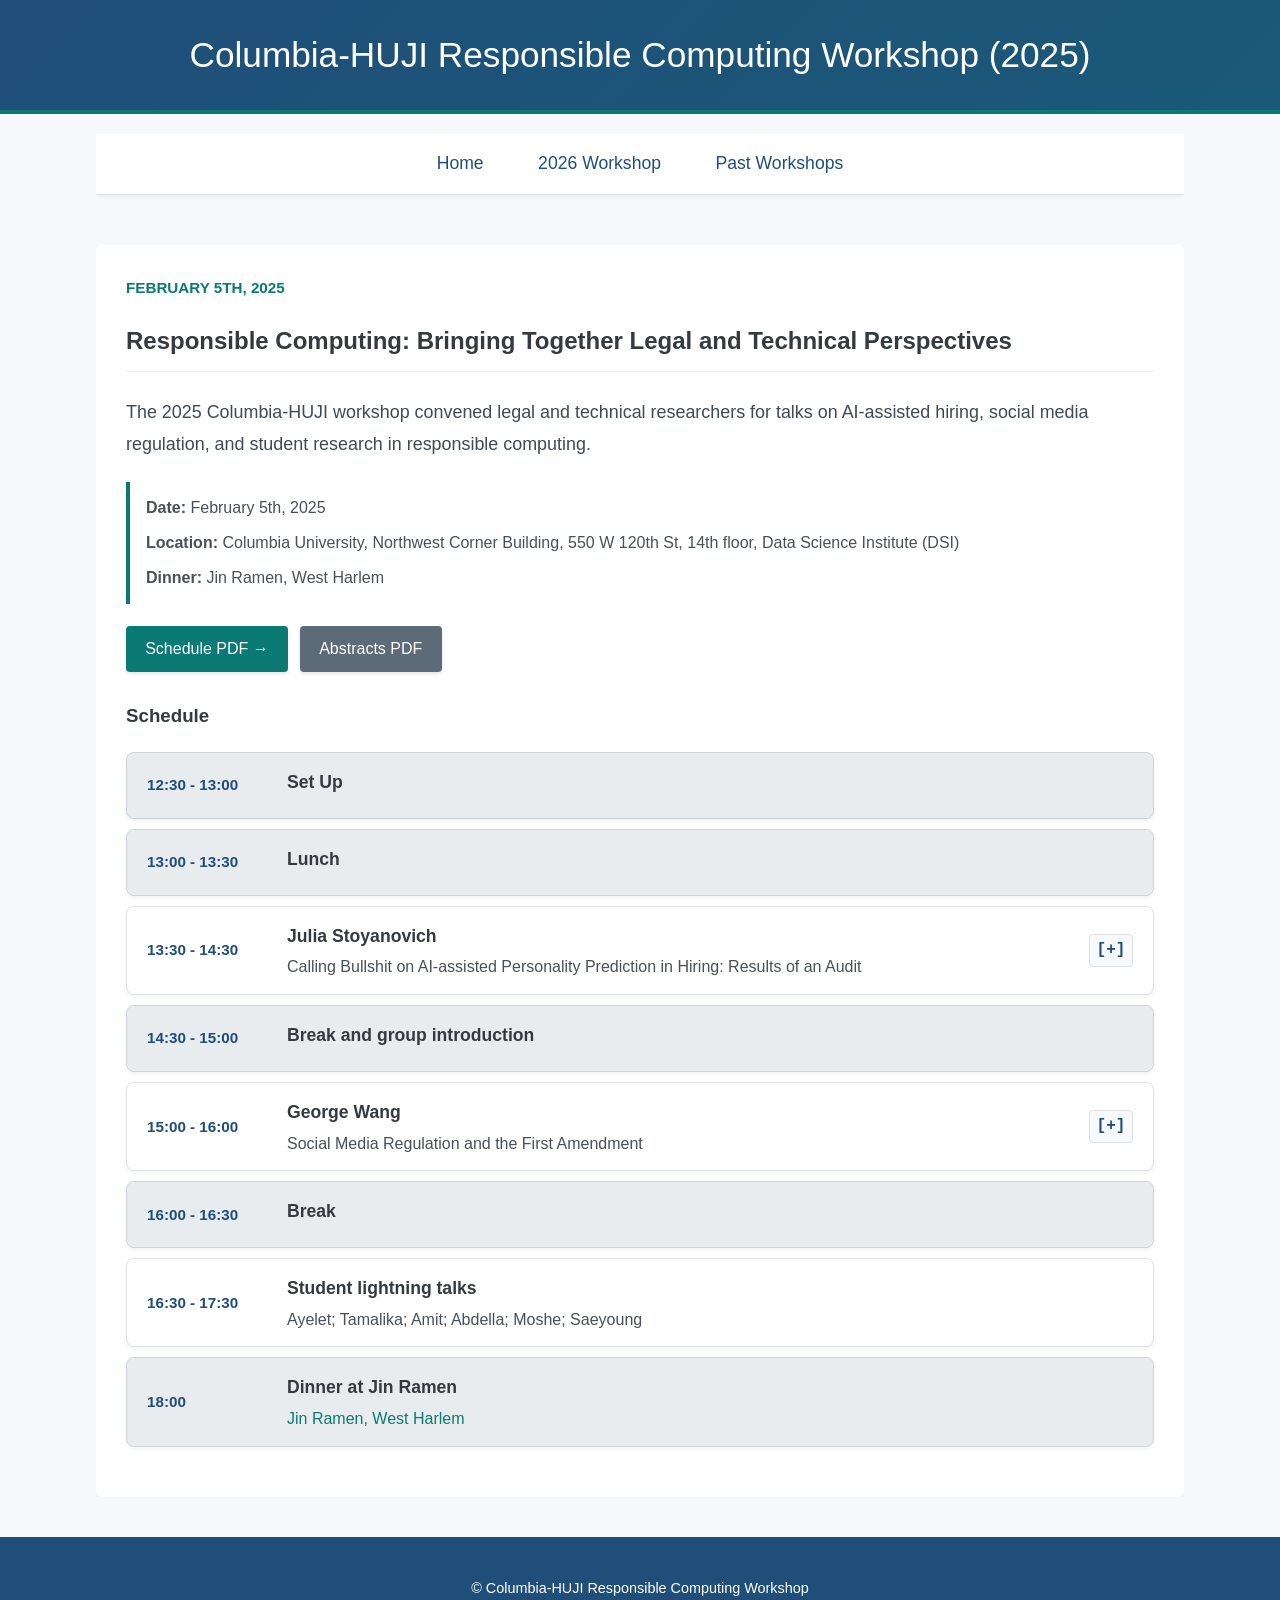
==== 2025/index.html @ c24c62c8 "Publish Columbia-HUJI workshop site" ====
<!DOCTYPE html>
<html lang="en">
<head>
    <meta charset="UTF-8">
    <meta name="viewport" content="width=device-width, initial-scale=1.0">
    <title>2025 Workshop - Columbia-HUJI Responsible Computing Workshop</title>
    <link rel="stylesheet" href="../style.css">
</head>
<body>
    <header class="fade-in">
        <h1>Columbia-HUJI Responsible Computing Workshop (2025)</h1>
    </header>

    <div class="container fade-in">
        <nav>
            <ul>
                <li><a href="../index.html">Home</a></li>
                <li><a href="../2026/index.html">2026 Workshop</a></li>
                <li><a href="../past.html">Past Workshops</a></li>
            </ul>
        </nav>
    </div>

    <div class="container fade-in">
        <main>
            <p class="site-kicker">February 5th, 2025</p>
            <h2>Responsible Computing: Bringing Together Legal and Technical Perspectives</h2>

            <p class="lead">The 2025 Columbia-HUJI workshop convened legal and technical researchers for talks on AI-assisted hiring, social media regulation, and student research in responsible computing.</p>

            <div class="event-meta">
                <p><strong>Date:</strong> February 5th, 2025</p>
                <p><strong>Location:</strong> Columbia University, Northwest Corner Building, 550 W 120th St, 14th floor, Data Science Institute (DSI)</p>
                <p><strong>Dinner:</strong> Jin Ramen, West Harlem</p>
            </div>

            <div class="action-row">
                <a href="../NewMaterialForColumbiHUJIWebsite/Columbia%20Workshop%20Schedule%20-%20Feb%202025.pdf" target="_blank" rel="noopener noreferrer" class="btn">Schedule PDF &rarr;</a>
                <a href="../NewMaterialForColumbiHUJIWebsite/Responsible%20Computing%20Workshop%20-%20Feb%202025.pdf" target="_blank" rel="noopener noreferrer" class="btn btn-secondary">Abstracts PDF</a>
            </div>

            <h3>Schedule</h3>
            <div id="schedule-container" data-year="2025">
                <p>Loading schedule...</p>
            </div>
        </main>
    </div>

    <footer class="fade-in">
        <p>&copy; Columbia-HUJI Responsible Computing Workshop</p>
    </footer>

    <script src="../components/workshop-config.js"></script>
    <script>
        document.addEventListener('DOMContentLoaded', async () => {
            const container = document.getElementById('schedule-container');
            const year = container ? container.getAttribute('data-year') : null;

            try {
                const response = await fetch('../components/schedule-reader.html');
                if (!response.ok) {
                    throw new Error(`Failed to load schedule component: ${response.status}`);
                }

                const tempDiv = document.createElement('div');
                tempDiv.innerHTML = await response.text();

                const componentContainer = tempDiv.querySelector('#schedule-container');
                if (componentContainer && container) {
                    container.innerHTML = componentContainer.innerHTML;
                    container.setAttribute('data-year', year);
                }

                tempDiv.querySelectorAll('script').forEach((script) => {
                    const newScript = document.createElement('script');
                    newScript.textContent = script.textContent;
                    document.body.appendChild(newScript);
                });
            } catch (error) {
                console.error('Error loading schedule component:', error);
                if (container) {
                    container.innerHTML = '<p>Schedule currently unavailable.</p>';
                }
            }
        });
    </script>
</body>
</html>
---- style.css ----
/* Reset and Base Styles */
body {
    font-family: 'Helvetica Neue', Arial, sans-serif; /* Cleaner font stack */
    line-height: 1.7; /* Slightly more spacing */
    margin: 0;
    padding: 0;
    background-color: var(--bg-color); /* Lighter background */
    color: #495057; /* Softer text color */
}

.container {
    width: 85%; /* Slightly wider */
    max-width: 1100px; /* Max width for large screens */
    margin: 20px auto; /* Add top/bottom margin */
    overflow: hidden;
}

/* Custom Variables and Animations */
:root {
    --primary: #1f4e79;
    --accent: #0b7a75;
    --accent-dark: #075f5b;
    --bg-color: #f6f8fb;
    --text-color: #495057;
    --heading-color: #343a40;
    --header-gradient: linear-gradient(135deg, #1f4e79, #0b7a75);
}

@keyframes gradientBG {
    0% { background-position: 0% 50%; }
    50% { background-position: 100% 50%; }
    100% { background-position: 0% 50%; }
}

@keyframes fadeIn {
    from { opacity: 0; transform: translateY(20px); }
    to { opacity: 1; transform: translateY(0); }
}

.fade-in {
    animation: fadeIn 1s ease both;
}

.btn {
    display: inline-block;
    padding: 0.6em 1.2em;
    background-color: var(--accent);
    color: #ffffff;
    border-radius: 4px;
    box-shadow: 0 2px 4px rgba(0,0,0,0.1);
    text-decoration: none;
    transition: background 0.3s ease, transform 0.2s ease;
}

.btn:hover {
    background-color: var(--accent-dark);
    transform: translateY(-2px);
}

.btn-secondary {
    background-color: #5d6b78;
}

.btn-secondary:hover {
    background-color: #46525e;
}

/* Header */
header {
    background: var(--header-gradient);
    background-size: 400% 400%;
    animation: gradientBG 10s ease infinite;
    color: #ffffff;
    padding: 25px 0; /* Adjusted padding */
    min-height: auto; /* Remove min-height */
    border-bottom: var(--accent) 4px solid; /* Slightly lighter blue accent */
    text-align: center; /* Center align content */
}

header h1 {
    margin: 0;
    font-size: 2.2em; /* Larger title */
    font-weight: 500; /* Slightly lighter weight */
}

/* Navigation */
nav {
    background: #ffffff; /* White background */
    padding: 15px 0;
    text-align: center;
    border-bottom: 1px solid #dee2e6; /* Lighter border */
    box-shadow: 0 2px 4px rgba(0,0,0,0.05); /* Subtle shadow */
    margin-bottom: 30px; /* Space below nav */
}

nav ul {
    padding: 0;
    margin: 0; /* Remove default margin */
    list-style: none;
}

nav ul li {
    display: inline;
    padding: 0 25px; /* Increased spacing */
}

nav a {
    color: var(--primary); /* Match header blue */
    text-decoration: none;
    font-weight: 500;
    font-size: 1.1em;
    transition: color 0.3s ease; /* Smooth hover transition */
}

nav a:hover, nav a:focus {
    color: var(--accent);
    background-color: rgba(11,122,117,0.1);
    border-radius: 4px;
    text-decoration: none;
}

/* Main Content */
main {
    padding: 30px; /* More padding */
    background: #ffffff;
    margin-top: 0; /* Removed top margin as nav has bottom margin */
    border-radius: 5px; /* Slightly rounded corners */
    box-shadow: 0 2px 8px rgba(0,0,0,0.08); /* Subtle shadow */
}

/* Footer */
footer {
    text-align: center;
    padding: 25px;
    margin-top: 40px; /* More space above footer */
    color: #ffffff;
    background-color: var(--primary); /* Match header blue */
    font-size: 0.9em;
}

/* Headings */
h1, h2, h3 {
    color: #343a40; /* Darker grey for headings */
    margin-bottom: 15px;
}

header h1 {
    color: #ffffff;
}

h2 {
    border-bottom: 1px solid #eee; /* Separator line for H2 */
    padding-bottom: 10px;
    margin-bottom: 25px;
}

/* Table Styling */
table {
  width: 100%;
  border-collapse: collapse;
  margin: 25px 0; /* More space around table */
  box-shadow: 0 1px 3px rgba(0,0,0,0.06); /* Subtle shadow on table */
}

th, td {
  border: 1px solid #dee2e6; /* Lighter border */
  padding: 12px 15px; /* More padding */
  text-align: left;
}

th {
  background-color: #e9ecef; /* Light grey header */
  color: #495057;
  font-weight: 600; /* Bolder header text */
}

tbody tr:nth-of-type(even) {
    background-color: #f8f9fa; /* Subtle striping */
}

tbody tr:hover {
    background-color: #e9ecef; /* Hover effect */
}

/* Links */
a {
    color: var(--accent); /* Accent color for links */
    text-decoration: none;
}

a:hover {
    text-decoration: underline;
}

/* Utilities (if needed) */
.text-center { text-align: center; }
.mt-1 { margin-top: 1rem; }
.mb-1 { margin-bottom: 1rem; }

.site-kicker {
    color: var(--accent);
    font-size: 0.95em;
    font-weight: 700;
    margin: 0 0 10px;
    text-transform: uppercase;
}

.lead {
    color: #3f4a54;
    font-size: 1.12em;
    line-height: 1.75;
    margin-top: 0;
}

.hero-panel {
    display: grid;
    grid-template-columns: minmax(0, 1.1fr) minmax(280px, 0.9fr);
    gap: 30px;
    align-items: center;
    margin-bottom: 30px;
}

.hero-photo,
.venue-map {
    margin: 0;
}

.hero-photo img,
.venue-map img,
.photo-strip img {
    display: block;
    width: 100%;
    height: auto;
    border-radius: 6px;
}

.hero-photo img {
    aspect-ratio: 4 / 3;
    object-fit: cover;
}

.hero-photo figcaption {
    color: #6c757d;
    font-size: 0.9em;
    margin-top: 8px;
}

.event-meta {
    border-left: 4px solid var(--accent);
    margin: 22px 0;
    padding: 4px 0 4px 16px;
}

.event-meta p {
    margin: 8px 0;
}

.action-row {
    display: flex;
    flex-wrap: wrap;
    gap: 12px;
    margin: 22px 0 28px;
}

.document-list {
    padding-left: 20px;
}

.document-list li {
    margin-bottom: 8px;
}

.venue-grid {
    display: grid;
    grid-template-columns: minmax(0, 0.9fr) minmax(280px, 1.1fr);
    gap: 24px;
    align-items: start;
}

.venue-map img {
    border: 1px solid #dee2e6;
}

.photo-strip {
    display: grid;
    grid-template-columns: repeat(2, minmax(0, 1fr));
    gap: 14px;
}

.photo-strip img {
    aspect-ratio: 4 / 3;
    object-fit: cover;
}

/* Basic styling for tables if needed later */
table {
  width: 100%;
  border-collapse: collapse;
  margin-top: 20px;
}

th, td {
  border: 1px solid #ddd;
  padding: 8px;
  text-align: left;
}

th {
  background-color: #f2f2f2;
}

/* Schedule Styles */
.schedule {
    margin: 20px 0;
}

.schedule-item {
    border: 1px solid #dee2e6;
    border-radius: 8px;
    margin-bottom: 10px;
    background: #ffffff;
    box-shadow: 0 2px 4px rgba(0,0,0,0.05);
    transition: all 0.3s ease;
}

.schedule-item:hover {
    box-shadow: 0 4px 8px rgba(0,0,0,0.1);
}

.schedule-item.expanded {
    box-shadow: 0 4px 12px rgba(0,0,0,0.15);
}

.talk-item {
    cursor: pointer;
}

.talk-item:hover .schedule-header {
    background-color: #f8f9fa;
}

.break-item {
    background-color: #e9ecef;
    border-color: #ced4da;
}

.break-item .schedule-header {
    background-color: #e9ecef;
}

.schedule-header {
    padding: 15px 20px;
    display: flex;
    align-items: center;
    justify-content: space-between;
    border-radius: 8px;
    transition: background-color 0.3s ease;
}

.time {
    font-weight: 600;
    color: var(--primary);
    font-size: 0.95em;
    min-width: 120px;
}

.speaker-title {
    flex: 1;
    margin: 0 20px;
}

.speaker {
    font-weight: 600;
    color: #343a40;
    font-size: 1.1em;
    margin-bottom: 5px;
}

.title {
    color: #495057;
    font-size: 1em;
    line-height: 1.4;
}

.expand-icon {
    color: var(--primary);
    font-size: 1em;
    font-weight: 600;
    font-family: 'Courier New', monospace;
    transition: all 0.3s ease;
    min-width: 30px;
    text-align: center;
    background-color: #f8f9fa;
    border: 1px solid #dee2e6;
    border-radius: 4px;
    padding: 2px 6px;
    user-select: none;
}

.expand-icon:hover {
    background-color: #e9ecef;
    border-color: var(--primary);
    transform: scale(1.05);
}

.schedule-item.expanded .expand-icon {
    background-color: var(--primary);
    color: white;
    border-color: var(--primary);
}

.schedule-details {
    padding: 0 20px 20px 20px;
    border-top: 1px solid #e9ecef;
    background-color: #f8f9fa;
    border-radius: 0 0 8px 8px;
    animation: fadeIn 0.3s ease;
}

.schedule-details h4 {
    color: var(--primary);
    margin: 20px 0 10px 0;
    font-size: 1em;
    font-weight: 600;
}

.schedule-details p {
    margin: 0 0 15px 0;
    line-height: 1.6;
    color: #495057;
}

.abstract, .bio {
    margin-bottom: 15px;
}

.bio {
    margin-bottom: 0;
}

/* Non-expandable talk items */
.schedule-item.talk-item:not([onclick]) {
    cursor: default;
}

.schedule-item.talk-item:not([onclick]):hover .schedule-header {
    background-color: inherit;
}

.schedule-item.talk-item:not([onclick]):hover {
    box-shadow: 0 2px 4px rgba(0,0,0,0.05);
}

/* Empty expandable items styling */
.schedule-item.empty-expandable {
    border-color: #b8d4f0;
    background-color: #f7fbff;
}

.schedule-item.empty-expandable .expand-icon {
    background-color: #e3f2fd;
    border-color: #90caf9;
    color: #64b5f6;
}

.schedule-item.empty-expandable .expand-icon:hover {
    background-color: #bbdefb;
    border-color: #64b5f6;
    color: #42a5f5;
}

.schedule-item.empty-expandable.expanded .expand-icon {
    background-color: #64b5f6;
    border-color: #64b5f6;
    color: white;
}

.schedule-item.empty-expandable .schedule-details {
    background-color: #f3f9ff;
    border-top-color: #bbdefb;
}

.schedule-item.empty-expandable .no-content {
    color: #64b5f6;
    font-style: italic;
}

.schedule-item.empty-expandable:hover {
    box-shadow: 0 4px 8px rgba(100, 181, 246, 0.2);
}

/* Responsive design for schedule */
@media (max-width: 768px) {
    .container {
        width: 92%;
    }

    nav ul li {
        display: block;
        padding: 6px 0;
    }

    .hero-panel,
    .venue-grid,
    .photo-strip {
        grid-template-columns: 1fr;
    }

    .schedule-header {
        flex-direction: column;
        align-items: flex-start;
        padding: 15px;
    }
    
    .time {
        margin-bottom: 10px;
        min-width: auto;
    }
    
    .speaker-title {
        margin: 0 0 10px 0;
        width: 100%;
    }
    
    .expand-icon {
        position: absolute;
        top: 15px;
        right: 15px;
    }
    
    .schedule-details {
        padding: 15px;
    }
}
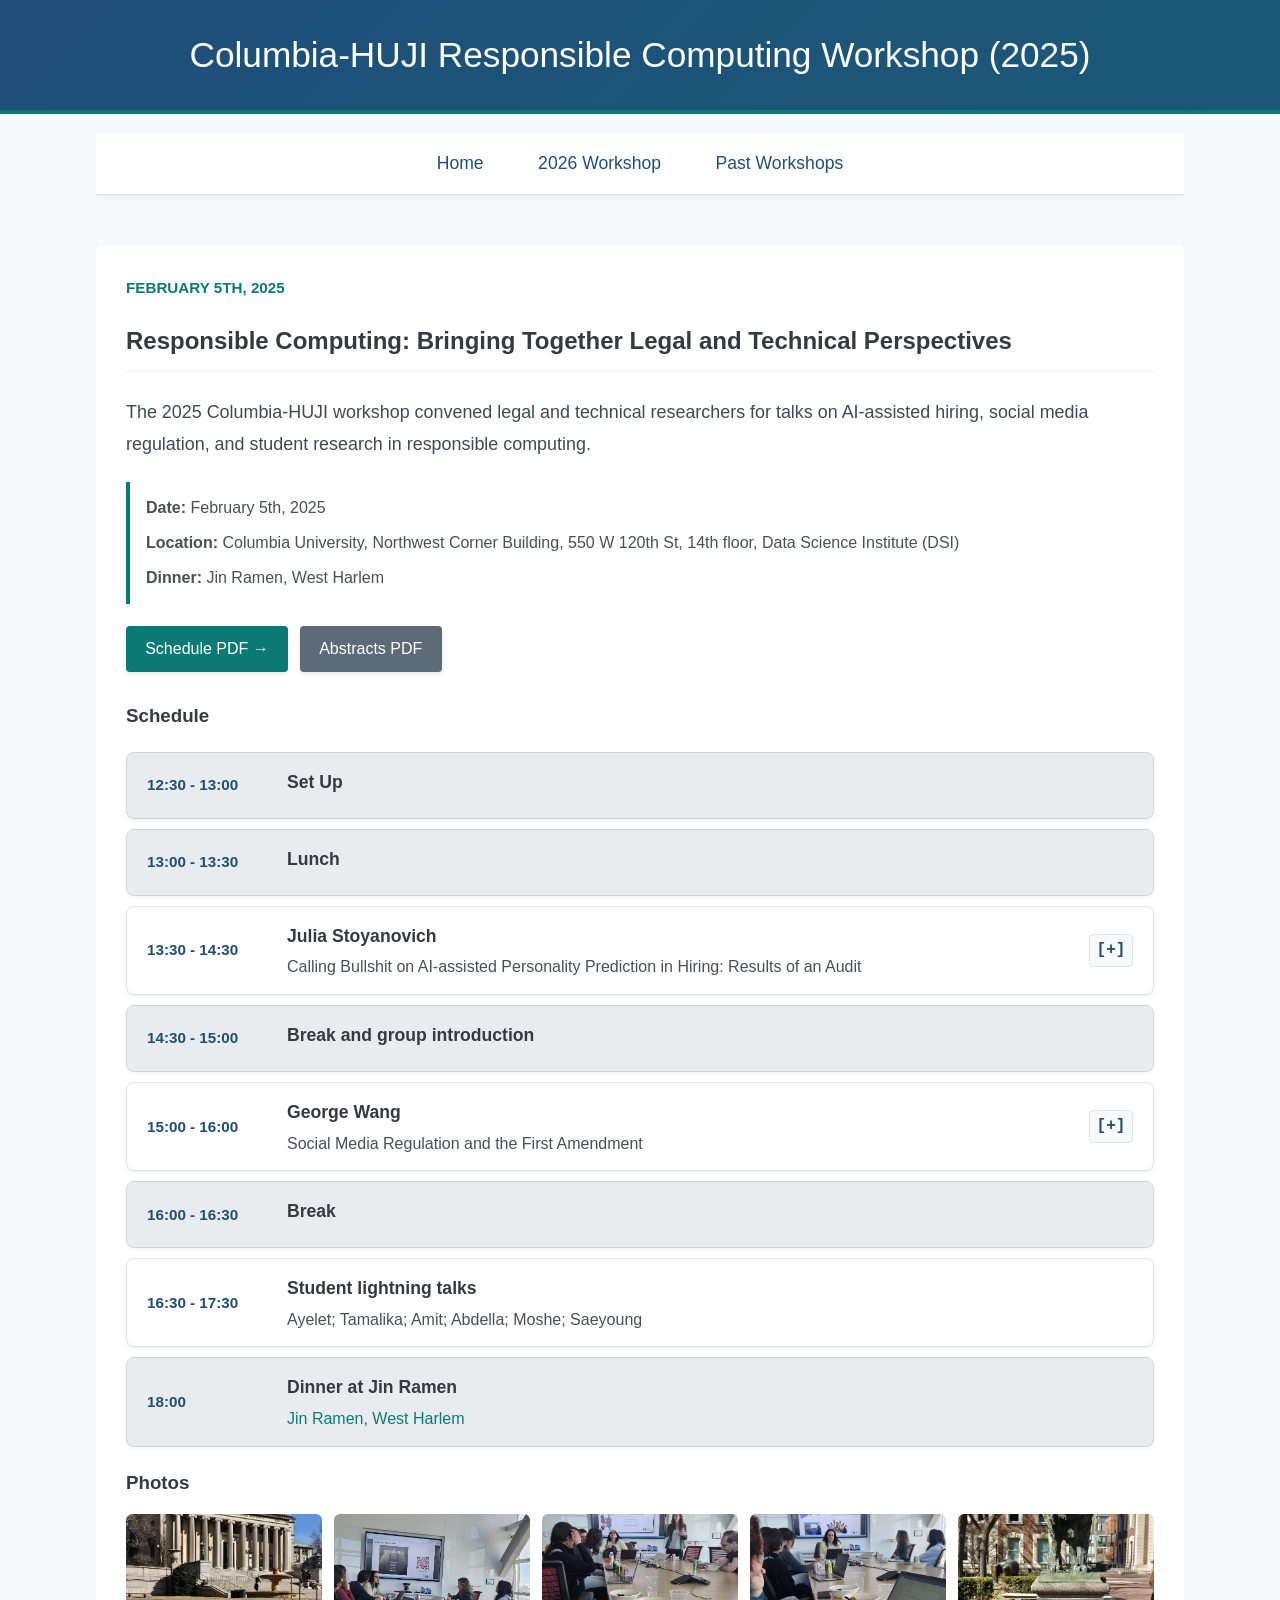
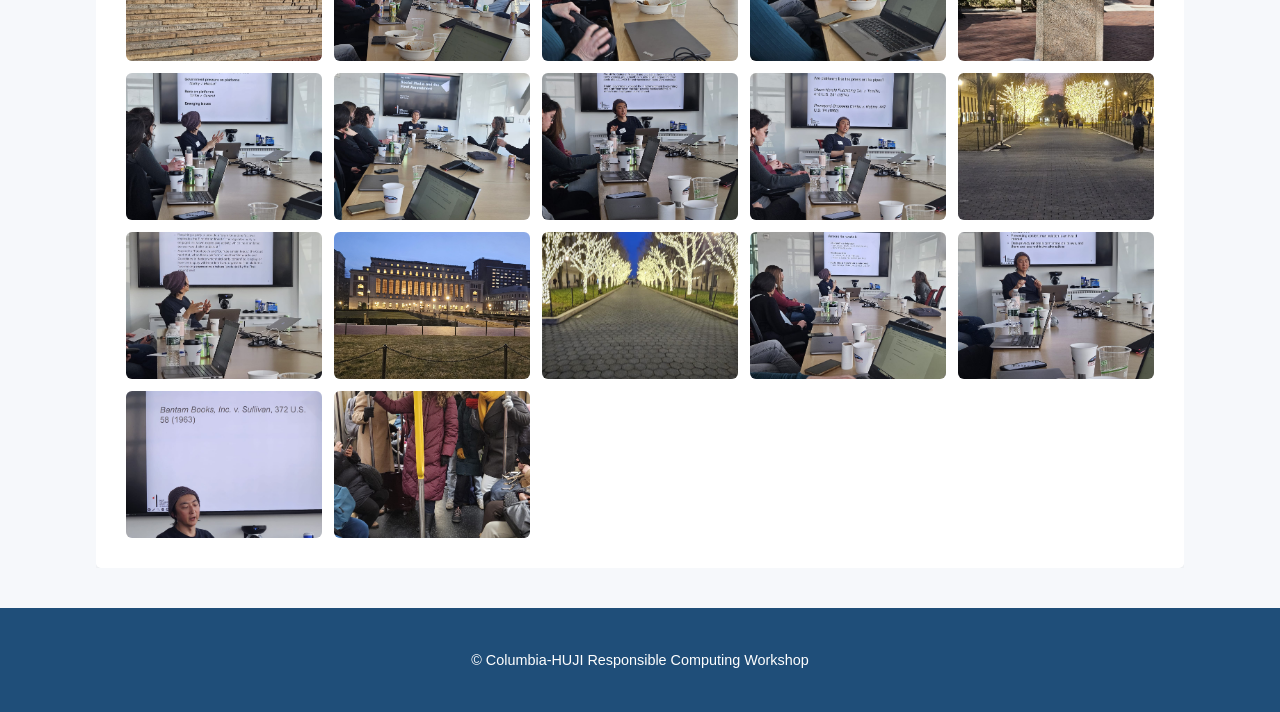
==== commit 1fa278ee: "Add 2025 workshop photos" ====
--- a/2025/index.html
+++ b/2025/index.html
@@ -43,6 +43,61 @@
             <div id="schedule-container" data-year="2025">
                 <p>Loading schedule...</p>
             </div>
+
+            <h3>Photos</h3>
+            <div class="photo-gallery">
+                <figure>
+                    <img src="../NewMaterialForColumbiHUJIWebsite/2025-photos/WhatsApp%20Image%202026-05-20%20at%2023.32.02.jpeg" alt="2025 Columbia-HUJI workshop photo">
+                </figure>
+                <figure>
+                    <img src="../NewMaterialForColumbiHUJIWebsite/2025-photos/WhatsApp%20Image%202026-05-20%20at%2023.32.02%20(1).jpeg" alt="2025 Columbia-HUJI workshop photo">
+                </figure>
+                <figure>
+                    <img src="../NewMaterialForColumbiHUJIWebsite/2025-photos/WhatsApp%20Image%202026-05-20%20at%2023.32.02%20(2).jpeg" alt="2025 Columbia-HUJI workshop photo">
+                </figure>
+                <figure>
+                    <img src="../NewMaterialForColumbiHUJIWebsite/2025-photos/WhatsApp%20Image%202026-05-20%20at%2023.32.01.jpeg" alt="2025 Columbia-HUJI workshop photo">
+                </figure>
+                <figure>
+                    <img src="../NewMaterialForColumbiHUJIWebsite/2025-photos/WhatsApp%20Image%202026-05-20%20at%2023.32.01%20(1).jpeg" alt="2025 Columbia-HUJI workshop photo">
+                </figure>
+                <figure>
+                    <img src="../NewMaterialForColumbiHUJIWebsite/2025-photos/WhatsApp%20Image%202026-05-20%20at%2023.32.00.jpeg" alt="2025 Columbia-HUJI workshop photo">
+                </figure>
+                <figure>
+                    <img src="../NewMaterialForColumbiHUJIWebsite/2025-photos/WhatsApp%20Image%202026-05-20%20at%2023.32.01%20(2).jpeg" alt="2025 Columbia-HUJI workshop photo">
+                </figure>
+                <figure>
+                    <img src="../NewMaterialForColumbiHUJIWebsite/2025-photos/WhatsApp%20Image%202026-05-20%20at%2023.31.59.jpeg" alt="2025 Columbia-HUJI workshop photo">
+                </figure>
+                <figure>
+                    <img src="../NewMaterialForColumbiHUJIWebsite/2025-photos/WhatsApp%20Image%202026-05-20%20at%2023.31.59%20(1).jpeg" alt="2025 Columbia-HUJI workshop photo">
+                </figure>
+                <figure>
+                    <img src="../NewMaterialForColumbiHUJIWebsite/2025-photos/WhatsApp%20Image%202026-05-20%20at%2023.31.59%20(2).jpeg" alt="2025 Columbia-HUJI workshop photo">
+                </figure>
+                <figure>
+                    <img src="../NewMaterialForColumbiHUJIWebsite/2025-photos/WhatsApp%20Image%202026-05-20%20at%2023.31.59%20(3).jpeg" alt="2025 Columbia-HUJI workshop photo">
+                </figure>
+                <figure>
+                    <img src="../NewMaterialForColumbiHUJIWebsite/2025-photos/WhatsApp%20Image%202026-05-20%20at%2023.31.58.jpeg" alt="2025 Columbia-HUJI workshop photo">
+                </figure>
+                <figure>
+                    <img src="../NewMaterialForColumbiHUJIWebsite/2025-photos/WhatsApp%20Image%202026-05-20%20at%2023.31.57.jpeg" alt="2025 Columbia-HUJI workshop photo">
+                </figure>
+                <figure>
+                    <img src="../NewMaterialForColumbiHUJIWebsite/2025-photos/WhatsApp%20Image%202026-05-20%20at%2023.31.53.jpeg" alt="2025 Columbia-HUJI workshop photo">
+                </figure>
+                <figure>
+                    <img src="../NewMaterialForColumbiHUJIWebsite/2025-photos/WhatsApp%20Image%202026-05-20%20at%2023.31.53%20(1).jpeg" alt="2025 Columbia-HUJI workshop photo">
+                </figure>
+                <figure>
+                    <img src="../NewMaterialForColumbiHUJIWebsite/2025-photos/WhatsApp%20Image%202026-05-20%20at%2023.31.53%20(2).jpeg" alt="2025 Columbia-HUJI workshop photo">
+                </figure>
+                <figure>
+                    <img src="../NewMaterialForColumbiHUJIWebsite/2025-photos/WhatsApp%20Image%202026-05-20%20at%2023.31.45.jpeg" alt="2025 Columbia-HUJI workshop photo">
+                </figure>
+            </div>
         </main>
     </div>
 
--- a/style.css
+++ b/style.css
@@ -287,9 +287,39 @@
     gap: 14px;
 }
 
+.photo-gallery {
+    display: grid;
+    grid-template-columns: repeat(auto-fit, minmax(180px, 1fr));
+    gap: 12px;
+    margin-top: 16px;
+}
+
+.photo-strip figure {
+    margin: 0;
+}
+
+.photo-gallery figure {
+    margin: 0;
+}
+
 .photo-strip img {
     aspect-ratio: 4 / 3;
     object-fit: cover;
+}
+
+.photo-gallery img {
+    aspect-ratio: 4 / 3;
+    display: block;
+    width: 100%;
+    height: auto;
+    object-fit: cover;
+    border-radius: 6px;
+}
+
+.photo-strip figcaption {
+    color: #6c757d;
+    font-size: 0.9em;
+    margin-top: 8px;
 }
 
 /* Basic styling for tables if needed later */
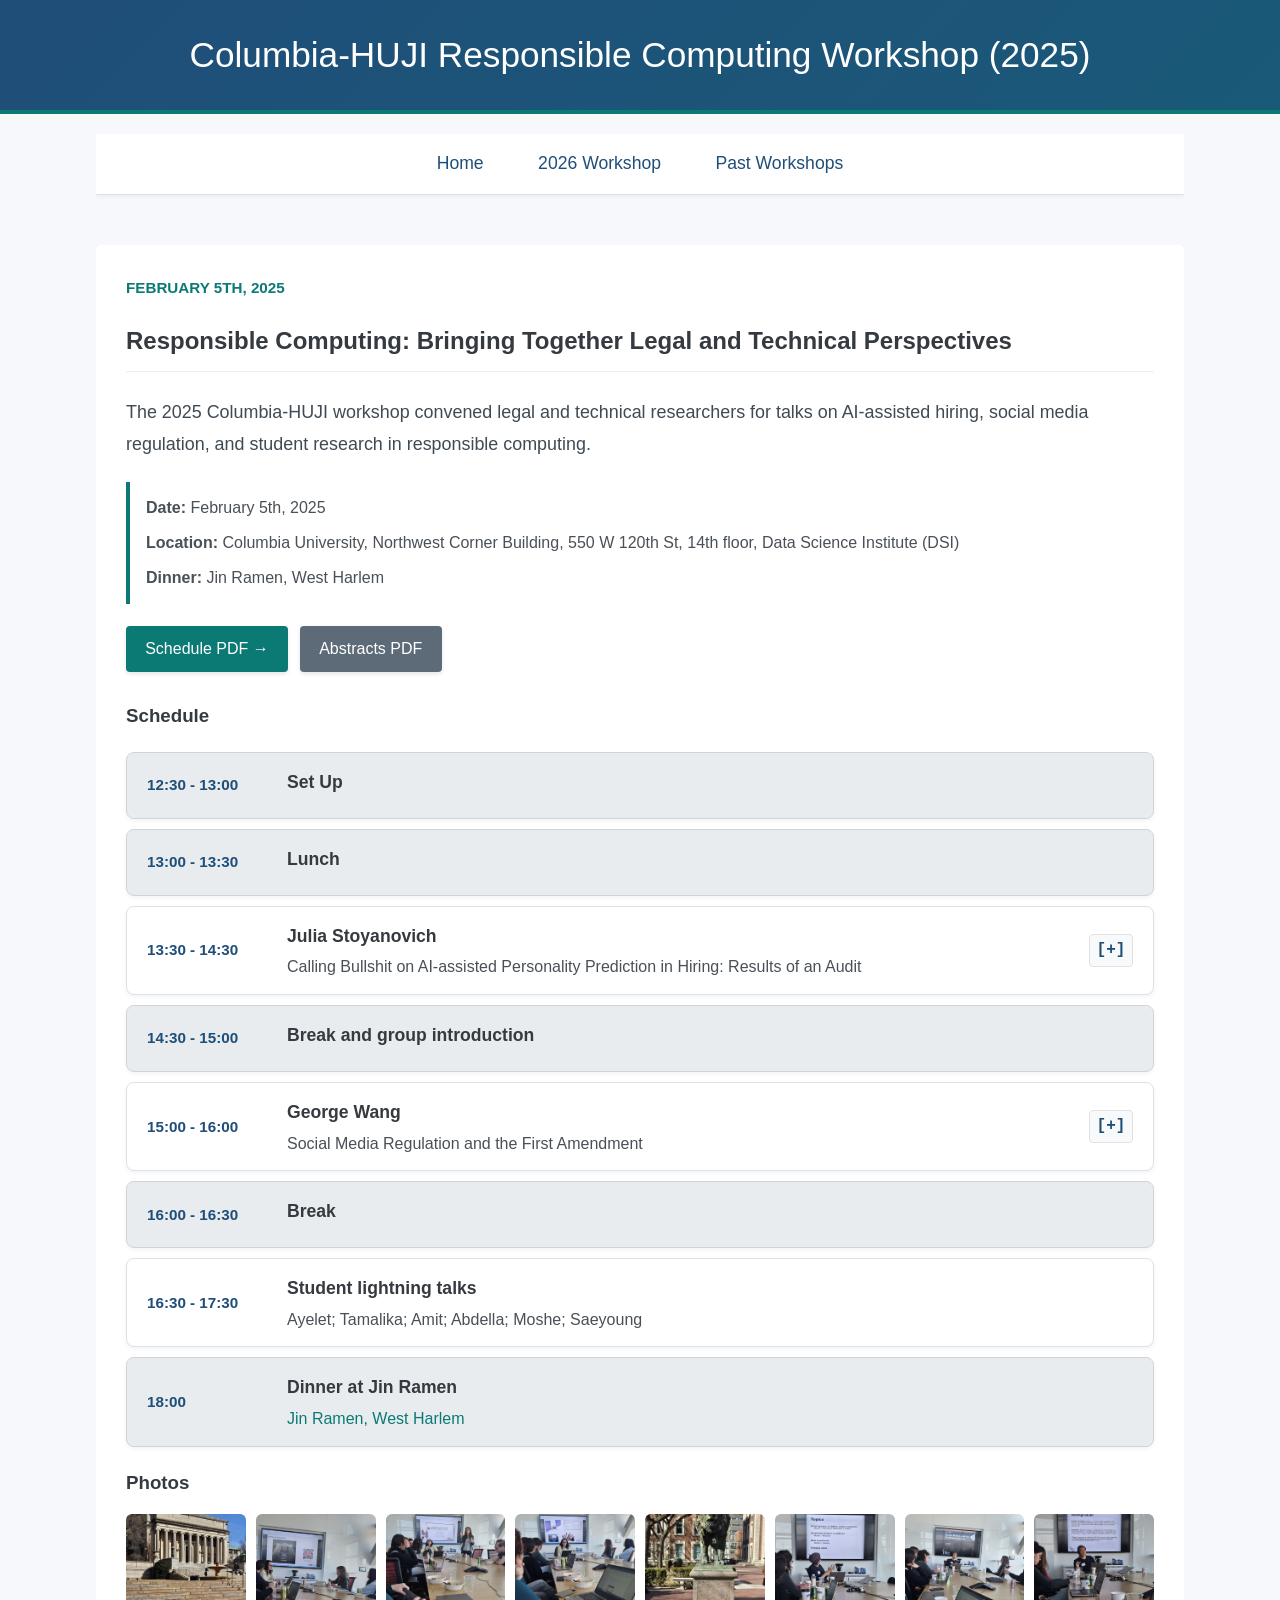
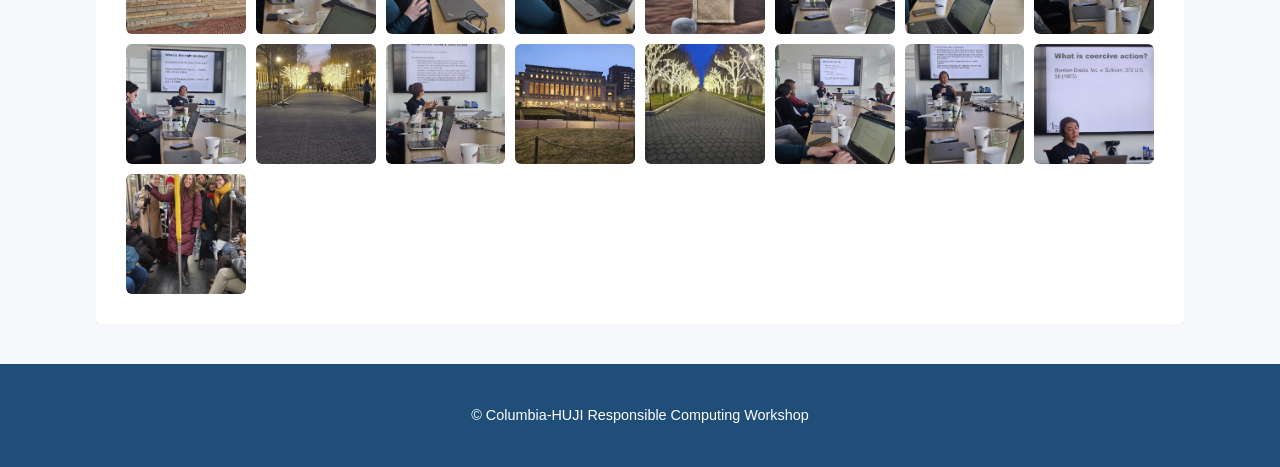
==== commit 1934b9af: "Add clickable thumbnails for 2025 photos" ====
--- a/2025/index.html
+++ b/2025/index.html
@@ -98,6 +98,11 @@
                     <img src="../NewMaterialForColumbiHUJIWebsite/2025-photos/WhatsApp%20Image%202026-05-20%20at%2023.31.45.jpeg" alt="2025 Columbia-HUJI workshop photo">
                 </figure>
             </div>
+
+            <div class="photo-lightbox" id="photo-lightbox" hidden>
+                <button type="button" class="photo-lightbox-close" aria-label="Close enlarged photo">&times;</button>
+                <img src="" alt="">
+            </div>
         </main>
     </div>
 
@@ -139,5 +144,56 @@
             }
         });
     </script>
+    <script>
+        document.addEventListener('DOMContentLoaded', () => {
+            const lightbox = document.getElementById('photo-lightbox');
+            const lightboxImage = lightbox ? lightbox.querySelector('img') : null;
+            const closeButton = lightbox ? lightbox.querySelector('.photo-lightbox-close') : null;
+            const thumbnails = document.querySelectorAll('.photo-gallery img');
+
+            if (!lightbox || !lightboxImage || !closeButton || thumbnails.length === 0) {
+                return;
+            }
+
+            const openLightbox = (thumbnail) => {
+                lightboxImage.src = thumbnail.src;
+                lightboxImage.alt = thumbnail.alt;
+                lightbox.hidden = false;
+                document.body.classList.add('lightbox-open');
+                closeButton.focus();
+            };
+
+            const closeLightbox = () => {
+                lightbox.hidden = true;
+                lightboxImage.src = '';
+                document.body.classList.remove('lightbox-open');
+            };
+
+            thumbnails.forEach((thumbnail) => {
+                thumbnail.setAttribute('tabindex', '0');
+                thumbnail.setAttribute('role', 'button');
+                thumbnail.setAttribute('aria-label', 'Enlarge photo');
+                thumbnail.addEventListener('click', () => openLightbox(thumbnail));
+                thumbnail.addEventListener('keydown', (event) => {
+                    if (event.key === 'Enter' || event.key === ' ') {
+                        event.preventDefault();
+                        openLightbox(thumbnail);
+                    }
+                });
+            });
+
+            closeButton.addEventListener('click', closeLightbox);
+            lightbox.addEventListener('click', (event) => {
+                if (event.target === lightbox) {
+                    closeLightbox();
+                }
+            });
+            document.addEventListener('keydown', (event) => {
+                if (event.key === 'Escape' && !lightbox.hidden) {
+                    closeLightbox();
+                }
+            });
+        });
+    </script>
 </body>
 </html>
--- a/style.css
+++ b/style.css
@@ -289,8 +289,8 @@
 
 .photo-gallery {
     display: grid;
-    grid-template-columns: repeat(auto-fit, minmax(180px, 1fr));
-    gap: 12px;
+    grid-template-columns: repeat(auto-fit, minmax(118px, 1fr));
+    gap: 10px;
     margin-top: 16px;
 }
 
@@ -308,18 +308,71 @@
 }
 
 .photo-gallery img {
-    aspect-ratio: 4 / 3;
+    aspect-ratio: 1 / 1;
     display: block;
     width: 100%;
     height: auto;
     object-fit: cover;
     border-radius: 6px;
+    cursor: zoom-in;
+}
+
+.photo-gallery img:focus-visible {
+    outline: 3px solid var(--accent);
+    outline-offset: 3px;
 }
 
 .photo-strip figcaption {
     color: #6c757d;
     font-size: 0.9em;
     margin-top: 8px;
+}
+
+.photo-lightbox {
+    align-items: center;
+    background: rgba(17, 24, 39, 0.9);
+    bottom: 0;
+    display: flex;
+    justify-content: center;
+    left: 0;
+    padding: 24px;
+    position: fixed;
+    right: 0;
+    top: 0;
+    z-index: 1000;
+}
+
+.photo-lightbox[hidden] {
+    display: none;
+}
+
+.photo-lightbox img {
+    border-radius: 6px;
+    max-height: 88vh;
+    max-width: 92vw;
+    object-fit: contain;
+}
+
+.photo-lightbox-close {
+    align-items: center;
+    background: #ffffff;
+    border: 0;
+    border-radius: 50%;
+    color: #1f2937;
+    cursor: pointer;
+    display: flex;
+    font-size: 1.6rem;
+    height: 42px;
+    justify-content: center;
+    line-height: 1;
+    position: fixed;
+    right: 20px;
+    top: 20px;
+    width: 42px;
+}
+
+body.lightbox-open {
+    overflow: hidden;
 }
 
 /* Basic styling for tables if needed later */
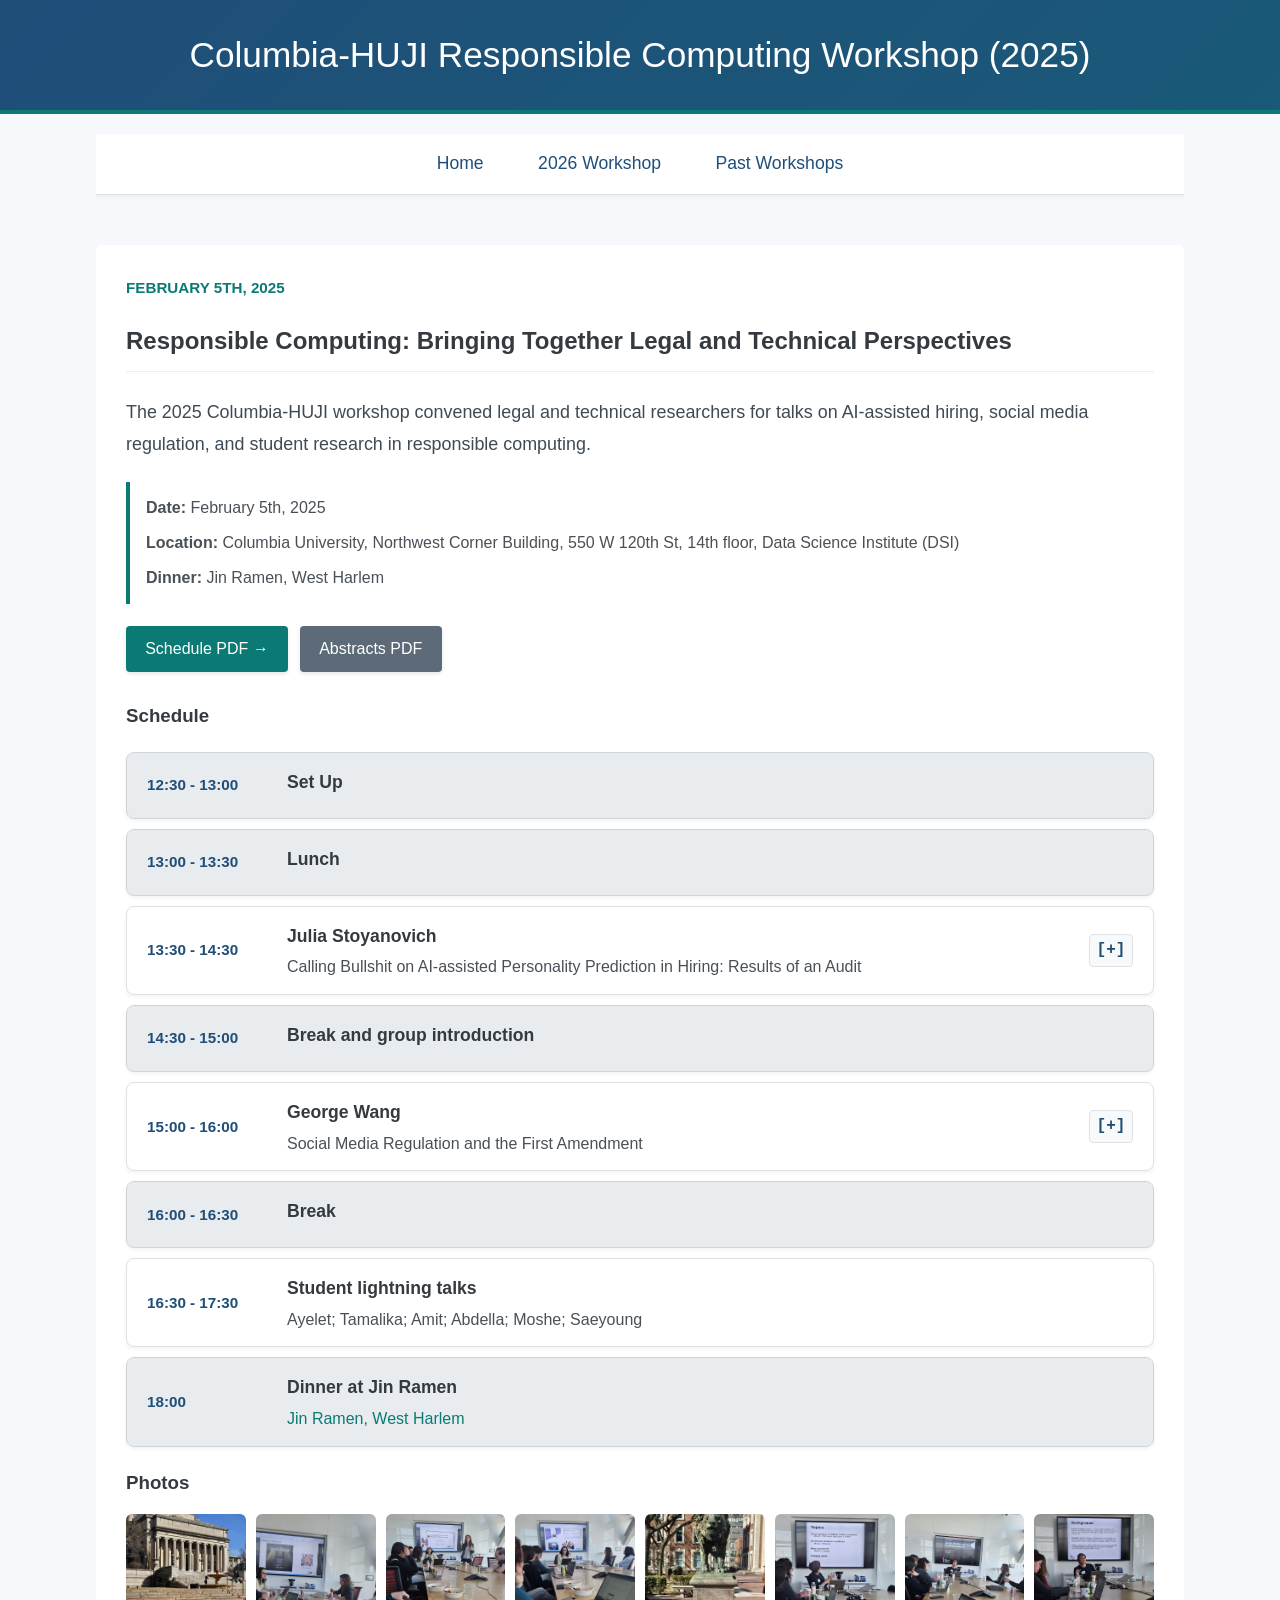
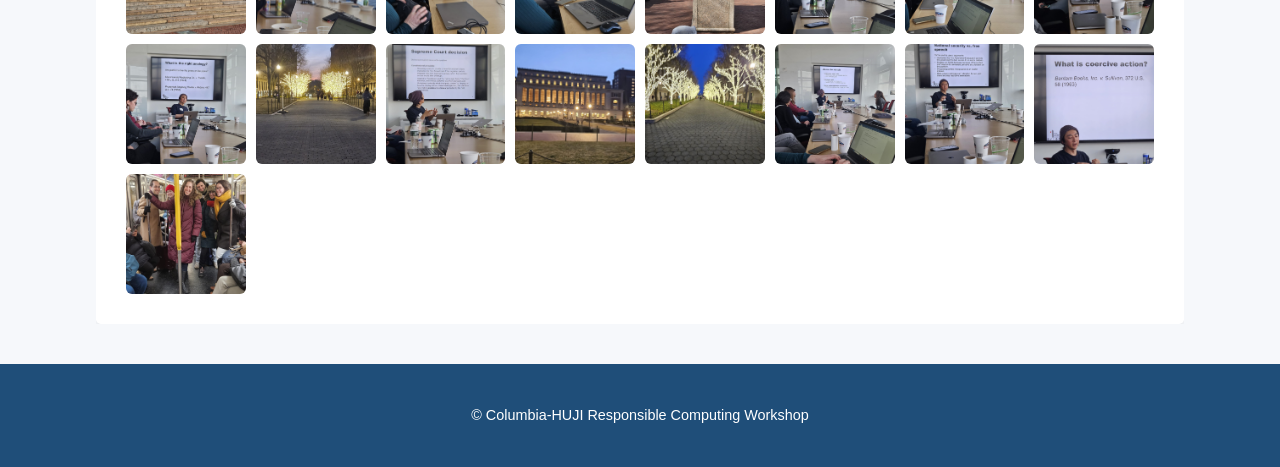
==== commit de4460bc: "Fix workshop schedules and photo lightbox" ====
--- a/2025/index.html
+++ b/2025/index.html
@@ -41,7 +41,99 @@
 
             <h3>Schedule</h3>
             <div id="schedule-container" data-year="2025">
-                <p>Loading schedule...</p>
+                <div class="schedule">
+                    <div class="schedule-item break-item">
+                        <div class="schedule-header">
+                            <div class="time">12:30 - 13:00</div>
+                            <div class="speaker-title">
+                                <div class="speaker">Set Up</div>
+                            </div>
+                        </div>
+                    </div>
+
+                    <div class="schedule-item break-item">
+                        <div class="schedule-header">
+                            <div class="time">13:00 - 13:30</div>
+                            <div class="speaker-title">
+                                <div class="speaker">Lunch</div>
+                            </div>
+                        </div>
+                    </div>
+
+                    <div class="schedule-item talk-item" onclick="toggleDetails(0)" role="button" tabindex="0">
+                        <div class="schedule-header">
+                            <div class="time">13:30 - 14:30</div>
+                            <div class="speaker-title">
+                                <div class="speaker">Julia Stoyanovich</div>
+                                <div class="title">Calling Bullshit on AI-assisted Personality Prediction in Hiring: Results of an Audit</div>
+                            </div>
+                            <div class="expand-icon">[+]</div>
+                        </div>
+                        <div class="schedule-details" id="details-0" style="display: none;">
+                            <div class="abstract">
+                                <h4>Abstract</h4>
+                                <p>In this talk, I will discuss the widespread use of AI systems in hiring, noting where these systems can be helpful and where they raise discrimination and validity concerns.</p>
+                                <p>The bulk of my talk will focus on the results of a recent audit of the validity of two commercial systems - Humantic AI and Crystal - that claim to construct personality profiles of job seekers based on their resumes and social media feeds. I will present our audit methodology and our findings, namely, that both systems show instability on key facets of measurement and therefore cannot be considered valid testing instruments for pre-hire assessment.</p>
+                                <p>I will conclude with a discussion of recent legal and regulatory developments in the US aimed at reigning in the unaccountable use of AI systems in hiring, and will reflect on what it would take to make the use of AI safe, fair, and socially sustainable in this critical domain.</p>
+                            </div>
+                        </div>
+                    </div>
+
+                    <div class="schedule-item break-item">
+                        <div class="schedule-header">
+                            <div class="time">14:30 - 15:00</div>
+                            <div class="speaker-title">
+                                <div class="speaker">Break and group introduction</div>
+                            </div>
+                        </div>
+                    </div>
+
+                    <div class="schedule-item talk-item" onclick="toggleDetails(1)" role="button" tabindex="0">
+                        <div class="schedule-header">
+                            <div class="time">15:00 - 16:00</div>
+                            <div class="speaker-title">
+                                <div class="speaker">George Wang</div>
+                                <div class="title">Social Media Regulation and the First Amendment</div>
+                            </div>
+                            <div class="expand-icon">[+]</div>
+                        </div>
+                        <div class="schedule-details" id="details-1" style="display: none;">
+                            <div class="abstract">
+                                <h4>Abstract</h4>
+                                <p>In the United States, there have been a number of efforts over the last couple of years to regulate social media platforms at both the state and federal level. Many of these laws and regulations have been challenged in court by the platforms and their allies as unconstitutional under the First Amendment. This talk will provide an overview of some of the recent cases and issues in this area.</p>
+                            </div>
+                        </div>
+                    </div>
+
+                    <div class="schedule-item break-item">
+                        <div class="schedule-header">
+                            <div class="time">16:00 - 16:30</div>
+                            <div class="speaker-title">
+                                <div class="speaker">Break</div>
+                            </div>
+                        </div>
+                    </div>
+
+                    <div class="schedule-item talk-item">
+                        <div class="schedule-header">
+                            <div class="time">16:30 - 17:30</div>
+                            <div class="speaker-title">
+                                <div class="speaker">Student lightning talks</div>
+                                <div class="title">Ayelet; Tamalika; Amit; Abdella; Moshe; Saeyoung</div>
+                            </div>
+                        </div>
+                    </div>
+
+                    <div class="schedule-item break-item">
+                        <div class="schedule-header">
+                            <div class="time">18:00</div>
+                            <div class="speaker-title">
+                                <div class="speaker">Dinner at Jin Ramen</div>
+                                <div class="title"><a href="https://125.jinramen.com/jin-west-harlem/" target="_blank" rel="noopener noreferrer">Jin Ramen, West Harlem</a></div>
+                            </div>
+                        </div>
+                    </div>
+                </div>
             </div>
 
             <h3>Photos</h3>
@@ -110,38 +202,31 @@
         <p>&copy; Columbia-HUJI Responsible Computing Workshop</p>
     </footer>
 
-    <script src="../components/workshop-config.js"></script>
     <script>
-        document.addEventListener('DOMContentLoaded', async () => {
-            const container = document.getElementById('schedule-container');
-            const year = container ? container.getAttribute('data-year') : null;
-
-            try {
-                const response = await fetch('../components/schedule-reader.html');
-                if (!response.ok) {
-                    throw new Error(`Failed to load schedule component: ${response.status}`);
-                }
-
-                const tempDiv = document.createElement('div');
-                tempDiv.innerHTML = await response.text();
-
-                const componentContainer = tempDiv.querySelector('#schedule-container');
-                if (componentContainer && container) {
-                    container.innerHTML = componentContainer.innerHTML;
-                    container.setAttribute('data-year', year);
-                }
-
-                tempDiv.querySelectorAll('script').forEach((script) => {
-                    const newScript = document.createElement('script');
-                    newScript.textContent = script.textContent;
-                    document.body.appendChild(newScript);
-                });
-            } catch (error) {
-                console.error('Error loading schedule component:', error);
-                if (container) {
-                    container.innerHTML = '<p>Schedule currently unavailable.</p>';
-                }
+        function toggleDetails(index) {
+            const details = document.getElementById(`details-${index}`);
+            if (!details) return;
+
+            const item = details.closest('.schedule-item');
+            const icon = item ? item.querySelector('.expand-icon') : null;
+            const isOpen = details.style.display === 'block';
+
+            details.style.display = isOpen ? 'none' : 'block';
+            if (icon) {
+                icon.textContent = isOpen ? '[+]' : '[-]';
             }
+            if (item) {
+                item.classList.toggle('expanded', !isOpen);
+            }
+        }
+
+        document.querySelectorAll('.schedule-item[role="button"]').forEach((item) => {
+            item.addEventListener('keydown', (event) => {
+                if (event.key === 'Enter' || event.key === ' ') {
+                    event.preventDefault();
+                    item.click();
+                }
+            });
         });
     </script>
     <script>
@@ -155,12 +240,18 @@
                 return;
             }
 
+            document.body.appendChild(lightbox);
+
             const openLightbox = (thumbnail) => {
                 lightboxImage.src = thumbnail.src;
                 lightboxImage.alt = thumbnail.alt;
                 lightbox.hidden = false;
                 document.body.classList.add('lightbox-open');
-                closeButton.focus();
+                try {
+                    closeButton.focus({ preventScroll: true });
+                } catch (error) {
+                    closeButton.focus();
+                }
             };
 
             const closeLightbox = () => {
--- a/style.css
+++ b/style.css
@@ -331,14 +331,15 @@
 .photo-lightbox {
     align-items: center;
     background: rgba(17, 24, 39, 0.9);
-    bottom: 0;
+    box-sizing: border-box;
     display: flex;
+    height: 100vh;
+    height: 100dvh;
+    inset: 0;
     justify-content: center;
-    left: 0;
-    padding: 24px;
+    overflow: hidden;
+    padding: 64px 18px 18px;
     position: fixed;
-    right: 0;
-    top: 0;
     z-index: 1000;
 }
 
@@ -348,9 +349,13 @@
 
 .photo-lightbox img {
     border-radius: 6px;
-    max-height: 88vh;
-    max-width: 92vw;
+    display: block;
+    height: auto;
+    max-height: calc(100vh - 82px);
+    max-height: calc(100dvh - 82px);
+    max-width: calc(100vw - 36px);
     object-fit: contain;
+    width: auto;
 }
 
 .photo-lightbox-close {
